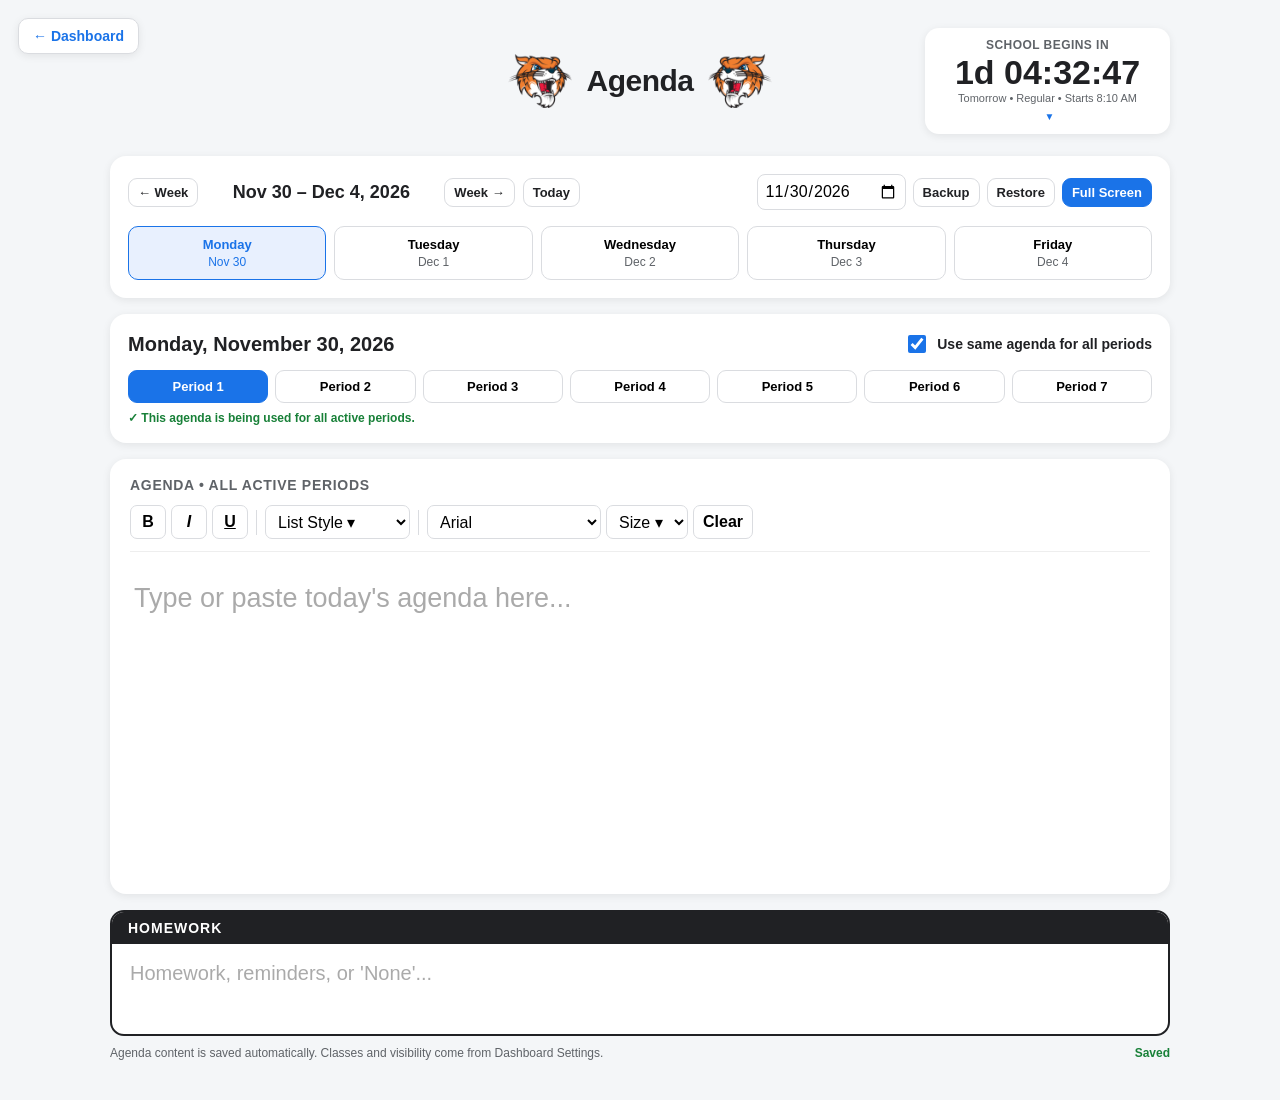
==== agenda.html @ 65c3fa99 "Initial commit" ====
<!DOCTYPE html>
<html lang="en">
<head>
  <meta charset="UTF-8" />
  <meta name="viewport" content="width=device-width, initial-scale=1.0" />
  <title>Agenda</title>
  <link rel="icon" type="image/png" href="bjh-logo.png">
  <style>
    :root {
      --bg:#f4f6f8; --card:#fff; --text:#202124; --muted:#5f6368;
      --border:#dadce0; --blue:#1a73e8; --blue-light:#e8f0fe;
      --green:#188038; --shadow:0 2px 8px rgba(0,0,0,.08); --radius:16px; --present-agenda-size:48px; --present-homework-size:31px;
    }
    *{box-sizing:border-box}
    .dashboard-back {
  position: fixed;
  top: 18px;
  left: 18px;
  z-index: 1000;

  display: inline-flex;
  align-items: center;

  padding: 9px 14px;
  border: 1px solid #dadce0;
  border-radius: 10px;

  background: #ffffff;
  color: #1a73e8;

  font-size: 14px;
  font-weight: 700;
  text-decoration: none;

  box-shadow: 0 2px 8px rgba(0, 0, 0, 0.08);

  transition:
    transform 0.15s ease,
    box-shadow 0.15s ease,
    background 0.15s ease;
}

.dashboard-back:hover {
  background: #e8f0fe;
  transform: translateY(-1px);
  box-shadow: 0 4px 12px rgba(0, 0, 0, 0.12);
}
    body{margin:0;background:var(--bg);color:var(--text);font-family:Arial,Helvetica,sans-serif}
    button,select,input{font:inherit} button{cursor:pointer}
    .app{max-width:1100px;margin:0 auto;padding:28px 20px 40px}

    .top-row{display:grid;grid-template-columns:1fr auto 1fr;align-items:center;gap:20px;margin-bottom:22px}
    .header-spacer{min-width:180px}
    .app-header{display:flex;align-items:center;justify-content:center;gap:14px;white-space:nowrap}
    .app-header h1{margin:0;font-size:30px;font-weight:700;letter-spacing:-.5px}
    .bjh-logo{width:64px;height:64px;object-fit:contain}.bjh-logo.right{transform:scaleX(-1)}

    .bell-card{justify-self:end;background:#fff;border-radius:14px;box-shadow:var(--shadow);padding:10px 15px;min-width:190px;text-align:center}
    .bell-service-host{justify-self:end;width:245px;max-width:100%}
    .bell-period{font-size:13px;font-weight:700;color:var(--muted);text-transform:uppercase;letter-spacing:.5px}
    .bell-time{font-size:35px;line-height:1;font-weight:700;font-variant-numeric:tabular-nums;margin:4px 0}
    .bell-end{font-size:12px;color:var(--muted)}
    .bell-schedule{margin-top:7px}.bell-schedule select{border:0;background:transparent;color:var(--blue);font-size:11px;font-weight:600;cursor:pointer;outline:none}

    .card{background:var(--card);border-radius:var(--radius);box-shadow:var(--shadow);padding:18px;margin-bottom:16px}

    .week-controls{display:flex;align-items:center;justify-content:space-between;gap:12px;flex-wrap:wrap}
    .week-navigation{display:flex;gap:8px;align-items:center}.week-title{font-size:18px;font-weight:700;min-width:230px;text-align:center}
    .button{border:1px solid var(--border);background:#fff;color:var(--text);border-radius:9px;padding:8px 12px;font-weight:600;transition:.15s}
    .button:hover{background:#f8f9fa}.button.primary{background:var(--blue);border-color:var(--blue);color:#fff}.button.primary:hover{filter:brightness(.96)}
    .button.small{padding:6px 9px;font-size:13px}.data-controls{display:flex;align-items:center;gap:7px;flex-wrap:wrap}
    .date-jump{border:1px solid var(--border);border-radius:8px;padding:7px;background:#fff}

    .day-tabs{display:grid;grid-template-columns:repeat(5,1fr);gap:8px;margin-top:16px}
    .day-tab{border:1px solid var(--border);background:#fff;border-radius:10px;padding:10px 5px;text-align:center;transition:.15s}
    .day-tab:hover{background:#f8f9fa}.day-tab.active{background:var(--blue-light);color:var(--blue);border-color:var(--blue)}
    .day-name{font-size:13px;font-weight:700}.day-date{margin-top:3px;font-size:12px;color:var(--muted)}.day-tab.active .day-date{color:var(--blue)}

    .period-header{display:flex;justify-content:space-between;align-items:center;gap:15px;margin-bottom:14px;flex-wrap:wrap}
    .selected-date-title{font-size:20px;font-weight:700}
    .shared-toggle{display:flex;align-items:center;gap:8px;font-size:14px;font-weight:600;cursor:pointer}
    .shared-toggle input{width:18px;height:18px;accent-color:var(--blue)}
    .period-tabs{display:grid;grid-template-columns:repeat(7,1fr);gap:7px}
    .period-button{border:1px solid var(--border);background:#fff;border-radius:9px;padding:8px 4px;font-size:13px;font-weight:700}
    .period-button:hover{background:#f8f9fa}.period-button.active{background:var(--blue);border-color:var(--blue);color:#fff}
    .shared-message{color:var(--green);font-size:12px;font-weight:700;margin-top:8px;display:none}
    .period-header-controls{display:flex;align-items:center;gap:12px;flex-wrap:wrap}

    .toolbar{display:flex;gap:5px;align-items:center;flex-wrap:wrap;padding-bottom:12px;border-bottom:1px solid #eee;margin-bottom:12px}
    .toolbar button{min-width:36px;height:34px;padding:0 9px;border:1px solid var(--border);background:#fff;border-radius:7px;font-weight:600}
    .toolbar button:hover{background:#f1f3f4}.toolbar button.active-format{background:var(--blue-light);border-color:var(--blue);color:var(--blue)}.toolbar select{height:34px;border:1px solid var(--border);border-radius:7px;background:#fff;padding:0 8px}
    .toolbar-divider{width:1px;height:25px;background:var(--border);margin:0 3px}

    .agenda-card{padding:0;overflow:hidden}.agenda-heading{padding:18px 20px 0;font-size:14px;color:var(--muted);text-transform:uppercase;font-weight:700;letter-spacing:.7px}
    .toolbar-wrapper{padding:12px 20px 0}.editor{min-height:330px;padding:15px 24px 24px;font-size:27px;line-height:1.48;outline:none;overflow-wrap:break-word}
    .editor:empty:before{content:attr(data-placeholder);color:#aaa;pointer-events:none}
    .editor ul,.editor ol,.homework-editor ul,.homework-editor ol{margin-top:8px;margin-bottom:8px}

    /* Custom list styles. Direct-child selectors keep each nesting level independent. */
    .editor ul.arrow-list,.homework-editor ul.arrow-list,.editor ul.hollow-list,.homework-editor ul.hollow-list{list-style:none;padding-left:1.7em}
    .editor ul.arrow-list>li,.homework-editor ul.arrow-list>li,.editor ul.hollow-list>li,.homework-editor ul.hollow-list>li{position:relative}
    .editor ul.arrow-list>li::before,.homework-editor ul.arrow-list>li::before{content:"→";position:absolute;left:-1.45em;font-weight:700}
    .editor ul.hollow-list>li::before,.homework-editor ul.hollow-list>li::before{content:"○";position:absolute;left:-1.35em;font-weight:700}

    .homework-card{border:2px solid #202124;border-radius:14px;background:#fff;overflow:hidden}
    .homework-title{background:#202124;color:#fff;padding:8px 16px;font-size:14px;letter-spacing:1px;font-weight:700}
    .homework-editor{min-height:90px;padding:15px 18px;font-size:20px;line-height:1.45;outline:none}
    .homework-editor:empty:before{content:attr(data-placeholder);color:#aaa;pointer-events:none}

    .bottom-bar{display:flex;align-items:center;justify-content:space-between;gap:10px;margin-top:10px;font-size:12px;color:var(--muted)}
    .save-status{color:var(--green);font-weight:600}

    body.present-mode{background:#fff;height:100vh;overflow:hidden}
    body.present-mode .app{max-width:1500px;height:100vh;padding:14px 30px 16px;display:flex;flex-direction:column;overflow:hidden}
    body.present-mode .planning-card,body.present-mode .toolbar-wrapper,body.present-mode .bottom-bar,body.present-mode .shared-message{display:none!important}
    body.present-mode .top-row{margin-bottom:10px;flex-shrink:0} body.present-mode .header-spacer{display:block}
    body.present-mode .app-header h1{font-size:30px} body.present-mode .bjh-logo{width:58px;height:58px}
    body.present-mode .agenda-card{box-shadow:none;border:1px solid #eee;margin-bottom:10px;flex:1 1 auto;min-height:0;display:flex;flex-direction:column;overflow:hidden}
    body.present-mode .agenda-heading{font-size:15px;padding-top:12px;flex-shrink:0}
    body.present-mode .editor{flex:1 1 auto;min-height:0;overflow:hidden;font-size:var(--present-agenda-size);line-height:1.30;padding:10px 30px 16px}
    body.present-mode .homework-card{flex:0 0 auto;margin-bottom:0;max-height:30vh;overflow:hidden}
    body.present-mode .homework-editor{font-size:var(--present-homework-size);line-height:1.28;min-height:0;max-height:none;overflow:hidden;padding:10px 16px 12px}
    body.present-mode .homework-title{font-size:15px;padding:6px 14px}
    body.present-mode .bell-card{min-width:210px;padding:8px 15px}.present-mode .bell-time{font-size:39px}.present-mode .bell-schedule{display:none}

    #exitPresent{display:none;position:fixed;right:18px;bottom:18px;z-index:9999;border:0;border-radius:10px;padding:9px 13px;background:rgba(0,0,0,.65);color:#fff;font-size:12px}
    body.present-mode #exitPresent{display:block}

    @media(max-width:800px){
      .app{padding:18px 12px 30px}.top-row{display:flex;flex-direction:column;gap:12px}.header-spacer{display:none}.app-header{gap:8px;margin-bottom:4px}
      .app-header h1{font-size:23px}.bjh-logo{width:46px;height:46px}.bell-card{justify-self:center}.week-controls{justify-content:center}.week-navigation{flex-wrap:wrap;justify-content:center}
      .week-title{order:-1;width:100%}.data-controls{justify-content:center}.day-tabs{gap:4px}.day-tab{padding:8px 2px}.day-name{font-size:11px}.day-date{font-size:10px}
      .period-tabs{grid-template-columns:repeat(4,1fr)}.period-visibility-list{grid-template-columns:1fr}.editor{font-size:21px;min-height:280px}
    }
  </style>
</head>
<body>
  <a class="dashboard-back" href="index.html">← Dashboard</a>
  <div class="app">
    <div class="top-row">
      <div class="header-spacer"></div>
      <div class="app-header">
        <img src="bjh-logo.png" class="bjh-logo" alt="BJH Bobcat">
        <h1 id="appTitle">Agenda</h1>
        <img src="bjh-logo.png" class="bjh-logo right" alt="BJH Bobcat">
      </div>
      <div class="bell-service-host" data-bell-mini></div>
    </div>

    <div class="card planning-card">
      <div class="week-controls">
        <div class="week-navigation">
          <button class="button small" id="previousWeek">← Week</button>
          <div class="week-title" id="weekTitle"></div>
          <button class="button small" id="nextWeek">Week →</button>
          <button class="button small" id="thisWeek">Today</button>
        </div>
        <div class="data-controls">
          <input type="date" id="dateJump" class="date-jump" title="Jump to any date">
          <button class="button small" id="backupButton">Backup</button>
          <button class="button small" id="restoreButton">Restore</button>
          <input type="file" id="restoreFile" accept=".json" hidden>
          <button class="button small primary" id="presentButton">Full Screen</button>
        </div>
      </div>
      <div class="day-tabs" id="dayTabs"></div>
    </div>

    <div class="card planning-card">
      <div class="period-header">
        <div class="selected-date-title" id="selectedDateTitle"></div>
        <div class="period-header-controls">
          <label class="shared-toggle">
            <input type="checkbox" id="sharedAgendaToggle">
            Use same agenda for all periods
          </label>
        </div>
      </div>
      <div class="period-tabs" id="periodTabs"></div>
      <div class="shared-message" id="sharedMessage">✓ This agenda is being used for all active periods.</div>
    </div>

    <div class="card agenda-card">
      <div class="agenda-heading" id="agendaHeading">Today's Agenda</div>
      <div class="toolbar-wrapper">
        <div class="toolbar" id="toolbar">
          <button type="button" id="boldButton" data-command="bold" title="Bold"><b>B</b></button>
          <button type="button" id="italicButton" data-command="italic" title="Italic"><i>I</i></button>
          <button type="button" id="underlineButton" data-command="underline" title="Underline"><u>U</u></button>
          <div class="toolbar-divider"></div>
          <select id="listStyleSelect" title="List Style">
            <option value="">List Style ▾</option>
            <option value="bullet">• Bullet</option>
            <option value="hollow">○ Hollow Bullet</option>
            <option value="arrow">→ Arrow</option>
            <option value="numbered">1. Numbered</option>
          </select>
          <div class="toolbar-divider"></div>
          <select id="fontSelect" title="Font">
            <option value="Arial">Arial</option>
            <option value="Georgia">Georgia</option>
            <option value="Trebuchet MS">Trebuchet</option>
            <option value="Verdana">Verdana</option>
            <option value="Times New Roman">Times New Roman</option>
          </select>
          <select id="fontSizeSelect" title="Text Size">
            <option value="">Size ▾</option>
            <option value="18">18</option>
            <option value="20">20</option>
            <option value="24">24</option>
            <option value="27">27</option>
            <option value="30">30</option>
            <option value="32">32</option>
            <option value="36">36</option>
            <option value="42">42</option>
            <option value="48">48</option>
            <option value="56">56</option>
          </select>
          <button type="button" id="removeFormatting" title="Clear formatting">Clear</button>
        </div>
      </div>
      <div id="agendaEditor" class="editor" contenteditable="true" data-placeholder="Type or paste today's agenda here..."></div>
    </div>

    <div class="homework-card">
      <div class="homework-title">HOMEWORK</div>
      <div id="homeworkEditor" class="homework-editor" contenteditable="true" data-placeholder="Homework, reminders, or 'None'..."></div>
    </div>

    <div class="bottom-bar">
      <div>Agenda content is saved automatically. Classes and visibility come from Dashboard Settings.</div>
      <div class="save-status" id="saveStatus">Saved</div>
    </div>
  </div>

  <button id="exitPresent">Exit Full Screen</button>

<script src="shared/dashboard-data.js"></script>
<script src="shared/bell-service.js"></script>
<script>
const STORAGE_PREFIX="bjhAgenda_v1_";

let visiblePeriods=loadVisiblePeriods();
let weekMonday=getMonday(new Date());
let selectedDate=chooseInitialDate();
let selectedPeriod=chooseInitialPeriod();
let activeEditor=null;
let savedRange=null;

const dayTabs=document.getElementById("dayTabs");
const periodTabs=document.getElementById("periodTabs");
const agendaEditor=document.getElementById("agendaEditor");
const homeworkEditor=document.getElementById("homeworkEditor");
const sharedToggle=document.getElementById("sharedAgendaToggle");
const sharedMessage=document.getElementById("sharedMessage");
const selectedDateTitle=document.getElementById("selectedDateTitle");
const agendaHeading=document.getElementById("agendaHeading");
const weekTitle=document.getElementById("weekTitle");
const dateJump=document.getElementById("dateJump");
const saveStatus=document.getElementById("saveStatus");
const listStyleSelect=document.getElementById("listStyleSelect");
const fontSelect=document.getElementById("fontSelect");
const fontSizeSelect=document.getElementById("fontSizeSelect");
const boldButton=document.getElementById("boldButton");
const italicButton=document.getElementById("italicButton");
const underlineButton=document.getElementById("underlineButton");
let fitTimer=null;

function dateKey(date){const y=date.getFullYear(),m=String(date.getMonth()+1).padStart(2,"0"),d=String(date.getDate()).padStart(2,"0");return `${y}-${m}-${d}`}
function parseDateKey(key){const[y,m,d]=key.split("-").map(Number);return new Date(y,m-1,d)}
function cloneDate(date){return new Date(date.getFullYear(),date.getMonth(),date.getDate())}
function addDays(date,days){const r=cloneDate(date);r.setDate(r.getDate()+days);return r}
function getMonday(date){const d=cloneDate(date),day=d.getDay(),diff=day===0?-6:1-day;d.setDate(d.getDate()+diff);return d}
function chooseInitialDate(){const t=new Date(),day=t.getDay();return day>=1&&day<=5?cloneDate(t):getMonday(t)}
function formatShortDate(date){return date.toLocaleDateString(undefined,{month:"short",day:"numeric"})}
function formatLongDate(date){return date.toLocaleDateString(undefined,{weekday:"long",month:"long",day:"numeric",year:"numeric"})}
function formatWeekTitle(monday){const friday=addDays(monday,4),same=monday.getMonth()===friday.getMonth();return same?`${monday.toLocaleDateString(undefined,{month:"long"})} ${monday.getDate()}–${friday.getDate()}, ${friday.getFullYear()}`:`${formatShortDate(monday)} – ${formatShortDate(friday)}, ${friday.getFullYear()}`}

function emptyPeriodData(){return{agenda:"",homework:""}}
function defaultDayData(){const periods={};for(let i=1;i<=7;i++)periods[i]=emptyPeriodData();return{shared:true,sharedAgenda:"",sharedHomework:"",periods}}
function getDayData(date=selectedDate){const key=STORAGE_PREFIX+dateKey(date),stored=localStorage.getItem(key);if(!stored)return defaultDayData();try{const data=JSON.parse(stored);if(!data.periods)data.periods={};for(let i=1;i<=7;i++)if(!data.periods[i])data.periods[i]=emptyPeriodData();if(typeof data.shared!=="boolean")data.shared=true;if(data.sharedAgenda===undefined)data.sharedAgenda="";if(data.sharedHomework===undefined)data.sharedHomework="";return data}catch(e){console.error(e);return defaultDayData()}}
function saveDayData(data,date=selectedDate){localStorage.setItem(STORAGE_PREFIX+dateKey(date),JSON.stringify(data));showSaved()}
function showSaved(){saveStatus.textContent="Saving...";clearTimeout(showSaved.timer);showSaved.timer=setTimeout(()=>saveStatus.textContent="Saved",350)}

function dashboardDataAvailable(){
  return !!(
    window.DashboardData &&
    typeof DashboardData.getClasses === "function"
  );
}

function getSharedClasses(){
  if(dashboardDataAvailable()){
    try{
      const classes=DashboardData.getClasses();
      if(Array.isArray(classes)&&classes.length)return classes;
    }catch(error){
      console.error("Could not read Dashboard classes:",error);
    }
  }

  // Standalone fallback: show all seven periods if DashboardData is unavailable.
  return Array.from({length:7},(_,index)=>{
    const id=String(index+1);
    return{
      id,
      name:`Period ${id}`,
      active:true,
      students:[]
    };
  });
}

function loadVisiblePeriods(){
  const cleaned=getSharedClasses()
    .filter(item=>item&&item.active)
    .map(item=>Number(item.id))
    .filter(n=>n>=1&&n<=7)
    .sort((a,b)=>a-b);

  return cleaned.length?cleaned:[1];
}

function getClassInfo(period){
  const id=String(period);
  return getSharedClasses().find(item=>String(item.id)===id)||null;
}

function getClassDisplayName(period){
  const item=getClassInfo(period);
  const name=String(item?.name||"").trim();
  return name||`Period ${period}`;
}

function chooseInitialPeriod(){
  if(dashboardDataAvailable()&&typeof DashboardData.getCurrentClassId==="function"){
    try{
      const current=Number(DashboardData.getCurrentClassId());
      if(visiblePeriods.includes(current))return current;
    }catch(error){
      console.error("Could not read Dashboard current class:",error);
    }
  }

  const detected=detectInitialPeriod();
  if(visiblePeriods.includes(detected))return detected;
  return visiblePeriods[0]||1;
}

function syncCurrentClass(period){
  if(!dashboardDataAvailable()||typeof DashboardData.setCurrentClass!=="function")return;
  if(!visiblePeriods.includes(Number(period)))return;

  try{
    DashboardData.setCurrentClass(String(period));
  }catch(error){
    console.error("Could not update Dashboard current class:",error);
  }
}

function ensureSelectedPeriodVisible(){
  if(!visiblePeriods.includes(selectedPeriod))selectedPeriod=visiblePeriods[0]||1;
}

function refreshFromDashboardSettings(){
  if(!dashboardDataAvailable())return;

  const nextVisible=loadVisiblePeriods();
  const changed=JSON.stringify(nextVisible)!==JSON.stringify(visiblePeriods);
  visiblePeriods=nextVisible;

  const previousSelected=selectedPeriod;
  ensureSelectedPeriodVisible();

  if(changed||previousSelected!==selectedPeriod){
    renderPeriodTabs();
    loadEditors();
  }else{
    renderPeriodTabs();
    updateLabels();
  }
}

window.addEventListener("focus",refreshFromDashboardSettings);
window.addEventListener("storage",refreshFromDashboardSettings);

// Follow the global bell-driven class when it changes. Manual period clicks
// remain respected because BellService only changes the shared class when the
// real bell target changes (or when a utility first opens).
if(dashboardDataAvailable()&&DashboardData.changeEvent){
  window.addEventListener(DashboardData.changeEvent,event=>{
    refreshFromDashboardSettings();

    if(event?.detail?.type!=="current-class-changed")return;

    const next=Number(DashboardData.getCurrentClassId());
    if(!visiblePeriods.includes(next)||next===selectedPeriod)return;

    saveEditors();
    selectedPeriod=next;
    loadEditors();
  });
}

function loadEditors(){const data=getDayData();sharedToggle.checked=data.shared;if(data.shared){agendaEditor.innerHTML=data.sharedAgenda||"";homeworkEditor.innerHTML=data.sharedHomework||"";sharedMessage.style.display="block"}else{const p=data.periods[selectedPeriod];agendaEditor.innerHTML=p.agenda||"";homeworkEditor.innerHTML=p.homework||"";sharedMessage.style.display="none"}updateLabels();renderPeriodTabs()}
function saveEditors(){const data=getDayData();if(data.shared){data.sharedAgenda=agendaEditor.innerHTML;data.sharedHomework=homeworkEditor.innerHTML}else{data.periods[selectedPeriod]={agenda:agendaEditor.innerHTML,homework:homeworkEditor.innerHTML}}saveDayData(data)}

sharedToggle.addEventListener("change",()=>{saveEditors();const data=getDayData(),on=sharedToggle.checked;if(on&&!data.sharedAgenda&&!data.sharedHomework){data.sharedAgenda=data.periods[selectedPeriod]?.agenda||"";data.sharedHomework=data.periods[selectedPeriod]?.homework||""}data.shared=on;saveDayData(data);loadEditors()});

function renderWeek(){weekTitle.textContent=formatWeekTitle(weekMonday);dayTabs.innerHTML="";const names=["Monday","Tuesday","Wednesday","Thursday","Friday"];for(let i=0;i<5;i++){const date=addDays(weekMonday,i),button=document.createElement("button");button.className="day-tab";if(dateKey(date)===dateKey(selectedDate))button.classList.add("active");button.innerHTML=`<div class="day-name">${names[i]}</div><div class="day-date">${formatShortDate(date)}</div>`;button.addEventListener("click",()=>{saveEditors();selectedDate=cloneDate(date);dateJump.value=dateKey(selectedDate);renderWeek();loadEditors()});dayTabs.appendChild(button)}}

document.getElementById("previousWeek").addEventListener("click",()=>{saveEditors();weekMonday=addDays(weekMonday,-7);selectedDate=cloneDate(weekMonday);dateJump.value=dateKey(selectedDate);renderWeek();loadEditors()});
document.getElementById("nextWeek").addEventListener("click",()=>{saveEditors();weekMonday=addDays(weekMonday,7);selectedDate=cloneDate(weekMonday);dateJump.value=dateKey(selectedDate);renderWeek();loadEditors()});
document.getElementById("thisWeek").addEventListener("click",()=>{saveEditors();selectedDate=chooseInitialDate();weekMonday=getMonday(selectedDate);dateJump.value=dateKey(selectedDate);renderWeek();loadEditors()});
dateJump.addEventListener("change",()=>{if(!dateJump.value)return;saveEditors();selectedDate=parseDateKey(dateJump.value);weekMonday=getMonday(selectedDate);renderWeek();loadEditors()});

function renderPeriodTabs(){
  periodTabs.innerHTML="";
  ensureSelectedPeriodVisible();

  for(const i of visiblePeriods){
    const b=document.createElement("button");
    b.className="period-button";
    b.textContent=getClassDisplayName(i);
    b.title=`Period ${i}`;

    if(i===selectedPeriod)b.classList.add("active");

    b.addEventListener("click",()=>{
      saveEditors();
      selectedPeriod=i;
      syncCurrentClass(i);
      renderPeriodTabs();
      loadEditors();
    });

    periodTabs.appendChild(b);
  }
}
function detectInitialPeriod(){
  const entry=window.BellService?.getSnapshot()?.entry?.name||"";
  const match=entry.match(/^Period\\s+(\\d+)$/i);
  return match?Math.max(1,Math.min(7,Number(match[1]))):1
}
function updateLabels(){selectedDateTitle.textContent=formatLongDate(selectedDate);const data=getDayData();agendaHeading.textContent=data.shared?"Agenda • All Active Periods":`Agenda • ${getClassDisplayName(selectedPeriod)}`}

agendaEditor.addEventListener("focus",()=>activeEditor=agendaEditor);
homeworkEditor.addEventListener("focus",()=>activeEditor=homeworkEditor);
agendaEditor.addEventListener("input",()=>{saveEditors();if(document.body.classList.contains("present-mode"))scheduleFitPresentContent()});
homeworkEditor.addEventListener("input",()=>{saveEditors();if(document.body.classList.contains("present-mode"))scheduleFitPresentContent()});

document.addEventListener("selectionchange",()=>{
  const s=window.getSelection(); if(!s||!s.rangeCount)return;
  const r=s.getRangeAt(0); let editor=null;
  if(agendaEditor.contains(r.commonAncestorContainer))editor=agendaEditor;
  if(homeworkEditor.contains(r.commonAncestorContainer))editor=homeworkEditor;
  if(!editor)return; activeEditor=editor; savedRange=r.cloneRange(); updateToolbarState();
});
function restoreSelection(){if(!savedRange)return;const s=window.getSelection();s.removeAllRanges();s.addRange(savedRange)}
function normalizeFontName(v){return(v||"").replace(/["']/g,"").split(",")[0].trim().toLowerCase()}
function currentListStyle(){const s=window.getSelection();if(!s||!s.rangeCount||!activeEditor)return"";const node=getNodeElement(s.anchorNode);if(!node)return"";const list=node.closest("ul,ol");if(!list||!activeEditor.contains(list))return"";if(list.tagName.toLowerCase()==="ol")return"numbered";if(list.classList.contains("arrow-list"))return"arrow";if(list.classList.contains("hollow-list"))return"hollow";return"bullet"}
function updateToolbarState(){
  let currentFont=document.queryCommandValue("fontName");
  const match=Array.from(fontSelect.options).find(o=>normalizeFontName(o.value)===normalizeFontName(currentFont));
  if(match)fontSelect.value=match.value;
  let currentSize=document.queryCommandValue("fontSize"),numeric=null;
  const legacy={"1":10,"2":13,"3":16,"4":18,"5":24,"6":32,"7":48};
  if(currentSize){if(legacy[String(currentSize)])numeric=legacy[String(currentSize)];else{const m=String(currentSize).match(/[\d.]+/);if(m)numeric=Math.round(Number(m[0]))}}
  if(numeric){const opts=Array.from(fontSizeSelect.options).filter(o=>o.value);let closest=opts[0];for(const o of opts)if(Math.abs(Number(o.value)-numeric)<Math.abs(Number(closest.value)-numeric))closest=o;fontSizeSelect.value=closest.value}else fontSizeSelect.value="";
  boldButton.classList.toggle("active-format",document.queryCommandState("bold"));
  italicButton.classList.toggle("active-format",document.queryCommandState("italic"));
  underlineButton.classList.toggle("active-format",document.queryCommandState("underline"));
  listStyleSelect.value=currentListStyle();
}
function executeEditorCommand(command,value=null){if(!activeEditor)activeEditor=agendaEditor;activeEditor.focus();restoreSelection();document.execCommand(command,false,value);saveEditors();updateToolbarState()}

document.querySelectorAll("[data-command]").forEach(button=>button.addEventListener("mousedown",e=>{e.preventDefault();executeEditorCommand(button.dataset.command)}));
fontSelect.addEventListener("change",e=>executeEditorCommand("fontName",e.target.value));
fontSizeSelect.addEventListener("change",e=>{const size=e.target.value;if(!size)return;if(!activeEditor)activeEditor=agendaEditor;activeEditor.focus();restoreSelection();try{document.execCommand("styleWithCSS",false,true)}catch(_){}document.execCommand("fontSize",false,`${size}px`);saveEditors();updateToolbarState()});
document.getElementById("removeFormatting").addEventListener("mousedown",e=>{e.preventDefault();executeEditorCommand("removeFormat")});

/* Google Docs-style Tab / Shift+Tab in lists */
function getNodeElement(node){if(!node)return null;return node.nodeType===Node.TEXT_NODE?node.parentElement:node}
function handleEditorTab(event){if(event.key!=="Tab")return;const editor=event.currentTarget,s=window.getSelection();if(!s||!s.rangeCount)return;let node=getNodeElement(s.anchorNode);if(!node)return;const li=node.closest("li");if(!li||!editor.contains(li))return;event.preventDefault();activeEditor=editor;editor.focus();document.execCommand(event.shiftKey?"outdent":"indent",false,null);saveEditors();updateToolbarState()}
agendaEditor.addEventListener("keydown",handleEditorTab);homeworkEditor.addEventListener("keydown",handleEditorTab);

/* List style dropdown: changes only the current nesting level */
function placeCaretMarker(){if(!activeEditor)activeEditor=agendaEditor;activeEditor.focus();restoreSelection();const s=window.getSelection();if(!s||!s.rangeCount)return null;const r=s.getRangeAt(0).cloneRange(),marker=document.createElement("span");marker.dataset.agendaCaretMarker="true";marker.style.display="inline-block";marker.style.width="0";marker.style.height="0";marker.style.overflow="hidden";marker.appendChild(document.createTextNode("\u200B"));r.collapse(true);r.insertNode(marker);return marker}
function restoreCaretFromMarker(marker){if(!marker||!marker.parentNode)return;const s=window.getSelection(),r=document.createRange();r.setStartBefore(marker);r.collapse(true);s.removeAllRanges();s.addRange(r);marker.remove();if(s.rangeCount)savedRange=s.getRangeAt(0).cloneRange()}
function getCurrentList(editor){const s=window.getSelection();if(!s||!s.rangeCount)return null;const node=getNodeElement(s.anchorNode);if(!node)return null;const list=node.closest("ul,ol");return list&&editor.contains(list)?list:null}
function replaceListTag(list,tagName){if(!list)return null;if(list.tagName.toLowerCase()===tagName.toLowerCase())return list;const replacement=document.createElement(tagName);while(list.firstChild)replacement.appendChild(list.firstChild);list.parentNode.replaceChild(replacement,list);return replacement}
function clearCustomListClasses(list){if(list)list.classList.remove("arrow-list","hollow-list")}
function applyListStyle(style){if(!style)return;if(!activeEditor)activeEditor=agendaEditor;activeEditor.focus();restoreSelection();let currentList=getCurrentList(activeEditor);if(!currentList){document.execCommand(style==="numbered"?"insertOrderedList":"insertUnorderedList",false,null);currentList=getCurrentList(activeEditor)}if(!currentList){saveEditors();return}const marker=placeCaretMarker();let list=marker?marker.closest("ul,ol"):currentList;if(!list){restoreCaretFromMarker(marker);return}if(style==="numbered"){list=replaceListTag(list,"ol");clearCustomListClasses(list)}else{list=replaceListTag(list,"ul");clearCustomListClasses(list);if(style==="arrow")list.classList.add("arrow-list");if(style==="hollow")list.classList.add("hollow-list")}restoreCaretFromMarker(marker);saveEditors()}
listStyleSelect.addEventListener("change",e=>{const style=e.target.value;if(!style)return;applyListStyle(style);updateToolbarState()});

function updateAppTitle(){const title=document.getElementById("appTitle");if(document.body.classList.contains("present-mode")){const dayName=selectedDate.toLocaleDateString(undefined,{weekday:"long"});title.textContent=`${dayName} Agenda`}else title.textContent="Agenda"}
function setEditingEnabled(enabled){agendaEditor.contentEditable=enabled?"true":"false";homeworkEditor.contentEditable=enabled?"true":"false"}
function setPresentFontSizes(a,h){document.documentElement.style.setProperty("--present-agenda-size",`${a}px`);document.documentElement.style.setProperty("--present-homework-size",`${h}px`)}
function presentContentFits(){const app=document.querySelector(".app");return agendaEditor.scrollHeight<=agendaEditor.clientHeight+2&&homeworkEditor.scrollHeight<=homeworkEditor.clientHeight+2&&app.scrollHeight<=app.clientHeight+2}
function fitPresentContent(){
  if(!document.body.classList.contains("present-mode"))return;
  const MAX_A=48,MIN_A=18,MAX_H=31,MIN_H=15; setPresentFontSizes(MAX_A,MAX_H); void agendaEditor.offsetHeight; if(presentContentFits())return;
  let low=0,high=1,best=0;
  for(let i=0;i<14;i++){const scale=(low+high)/2,a=Math.max(MIN_A,MAX_A*scale),h=Math.max(MIN_H,MAX_H*scale);setPresentFontSizes(a,h);void agendaEditor.offsetHeight;if(presentContentFits()){best=scale;low=scale}else high=scale}
  if(best>0)setPresentFontSizes(Math.max(MIN_A,MAX_A*best),Math.max(MIN_H,MAX_H*best));else setPresentFontSizes(MIN_A,MIN_H);
}
function scheduleFitPresentContent(){clearTimeout(fitTimer);fitTimer=setTimeout(fitPresentContent,40)}
async function enterPresentMode(){saveEditors();document.body.classList.add("present-mode");updateAppTitle();setEditingEnabled(false);scheduleFitPresentContent();try{if(!document.fullscreenElement)await document.documentElement.requestFullscreen()}catch(e){console.log("Fullscreen unavailable:",e)}scheduleFitPresentContent()}
async function exitPresentMode(){document.body.classList.remove("present-mode");updateAppTitle();setEditingEnabled(true);setPresentFontSizes(48,31);try{if(document.fullscreenElement)await document.exitFullscreen()}catch(e){console.log(e)}}
document.getElementById("presentButton").addEventListener("click",enterPresentMode);document.getElementById("exitPresent").addEventListener("click",exitPresentMode);
document.addEventListener("fullscreenchange",()=>{if(!document.fullscreenElement){document.body.classList.remove("present-mode");updateAppTitle();setEditingEnabled(true);setPresentFontSizes(48,31)}else scheduleFitPresentContent()});
window.addEventListener("resize",()=>{if(document.body.classList.contains("present-mode"))scheduleFitPresentContent()});

document.getElementById("backupButton").addEventListener("click",()=>{saveEditors();const backup={app:"BJH Agenda",version:1,created:new Date().toISOString(),data:{}};for(let i=0;i<localStorage.length;i++){const key=localStorage.key(i);if(key&&key.startsWith(STORAGE_PREFIX))backup.data[key]=localStorage.getItem(key)}const blob=new Blob([JSON.stringify(backup,null,2)],{type:"application/json"}),url=URL.createObjectURL(blob),link=document.createElement("a");link.href=url;link.download="BJH-Agenda-Backup-"+dateKey(new Date())+".json";link.click();URL.revokeObjectURL(url)});
document.getElementById("restoreButton").addEventListener("click",()=>document.getElementById("restoreFile").click());
document.getElementById("restoreFile").addEventListener("change",event=>{const file=event.target.files[0];if(!file)return;const reader=new FileReader();reader.onload=()=>{try{const backup=JSON.parse(reader.result);if(!backup.data||typeof backup.data!=="object")throw new Error("Invalid backup");if(!confirm("Restore this Agenda backup? Existing matching dates will be replaced."))return;Object.entries(backup.data).forEach(([key,value])=>{
  if(key.startsWith(STORAGE_PREFIX)){
    localStorage.setItem(key,value);
  }
});loadEditors();renderWeek();alert("Agenda backup restored.")}catch(e){alert("That file does not appear to be a valid BJH Agenda backup.")}};reader.readAsText(file);event.target.value=""});

function initialize(){
  try{document.execCommand("styleWithCSS",false,true)}catch(_){}

  visiblePeriods=loadVisiblePeriods();
  selectedPeriod=chooseInitialPeriod();
  ensureSelectedPeriodVisible();
  syncCurrentClass(selectedPeriod);

  dateJump.value=dateKey(selectedDate);
  renderWeek();
  renderPeriodTabs();
  loadEditors();
}
initialize();
</script>
</body>
</html>
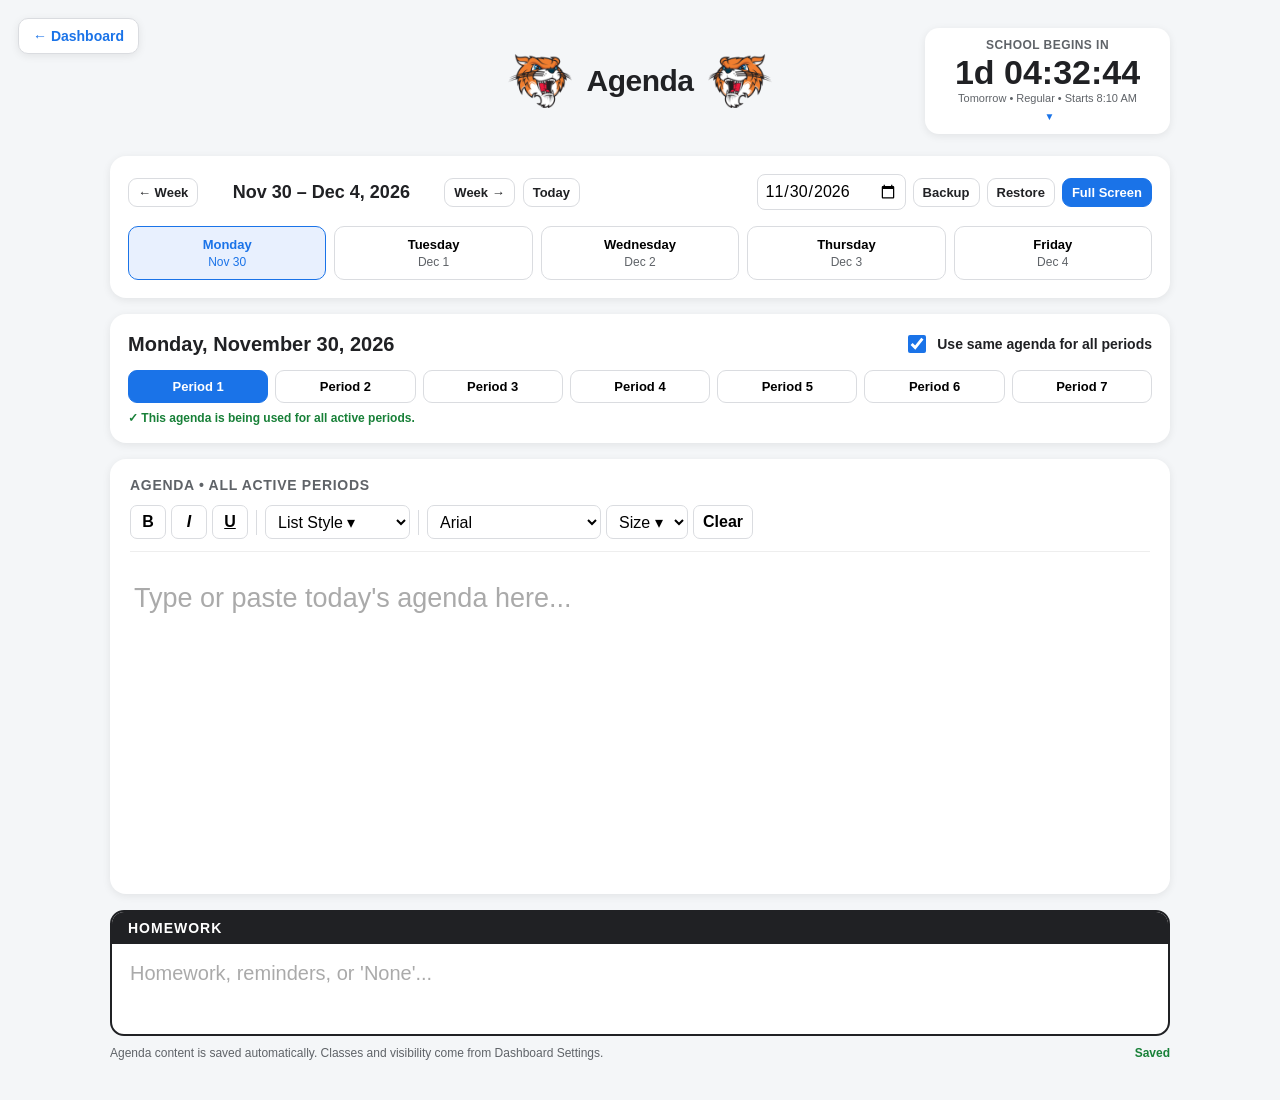
==== commit 841cac87: "Add files via upload" ====
--- a/agenda.html
+++ b/agenda.html
@@ -237,6 +237,7 @@
 
 <script src="shared/dashboard-data.js"></script>
 <script src="shared/bell-service.js"></script>
+  <script src="shared/reminder-service.js"></script>
 <script>
 const STORAGE_PREFIX="bjhAgenda_v1_";
 
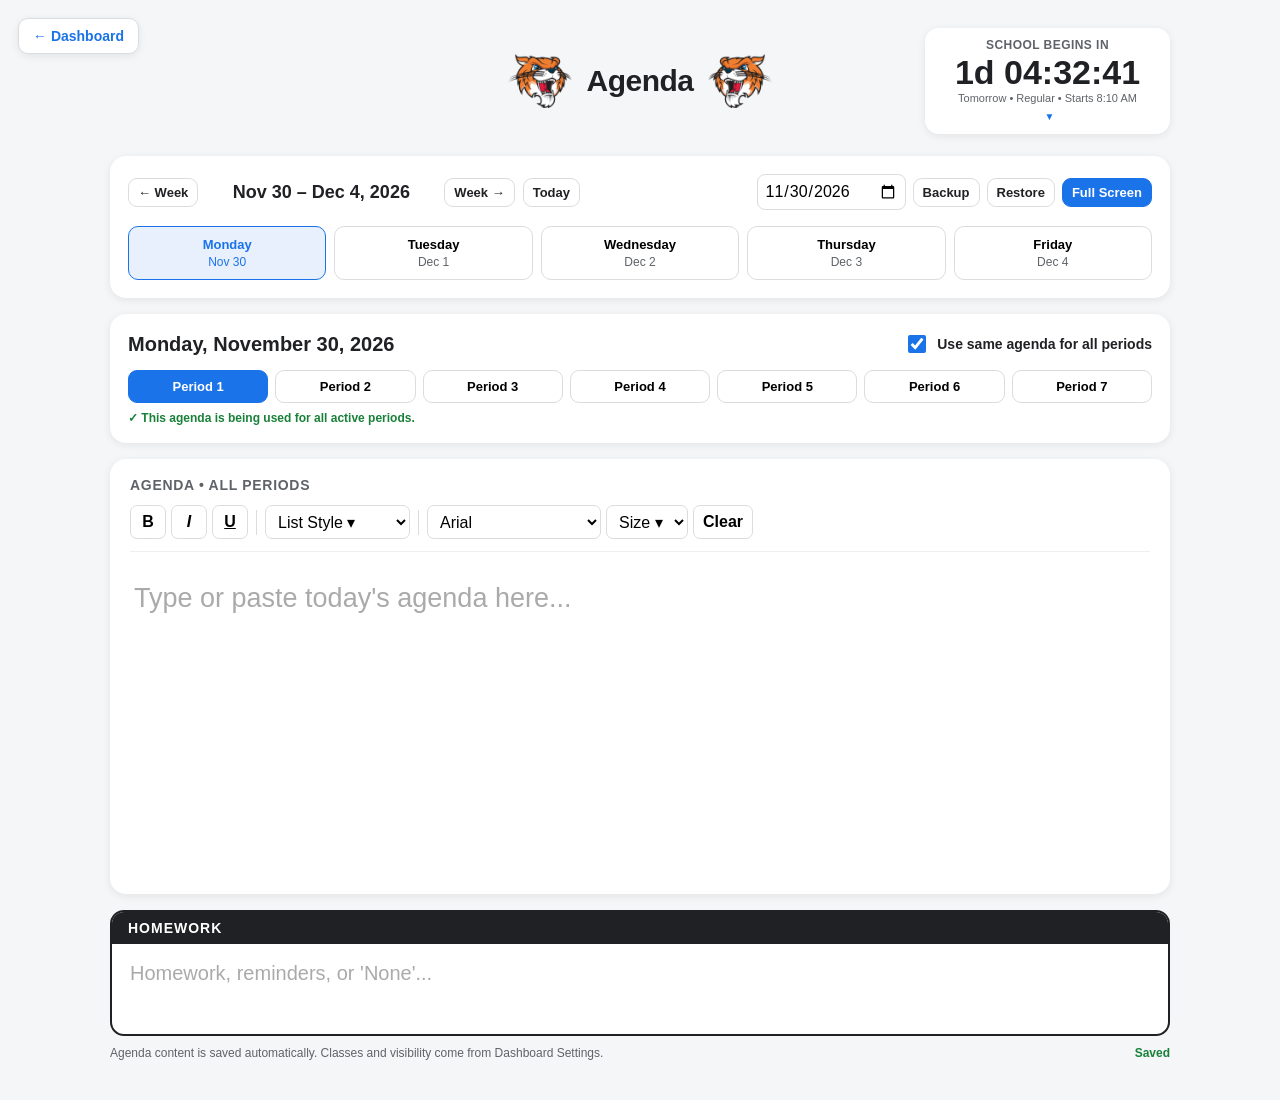
==== commit 3ba2cc6c: "Update agenda.html" ====
--- a/agenda.html
+++ b/agenda.html
@@ -443,7 +443,7 @@
   const match=entry.match(/^Period\\s+(\\d+)$/i);
   return match?Math.max(1,Math.min(7,Number(match[1]))):1
 }
-function updateLabels(){selectedDateTitle.textContent=formatLongDate(selectedDate);const data=getDayData();agendaHeading.textContent=data.shared?"Agenda • All Active Periods":`Agenda • ${getClassDisplayName(selectedPeriod)}`}
+function updateLabels(){selectedDateTitle.textContent=formatLongDate(selectedDate);const data=getDayData();agendaHeading.textContent=data.shared?"Agenda • All Periods":`Agenda • ${getClassDisplayName(selectedPeriod)}`}
 
 agendaEditor.addEventListener("focus",()=>activeEditor=agendaEditor);
 homeworkEditor.addEventListener("focus",()=>activeEditor=homeworkEditor);
